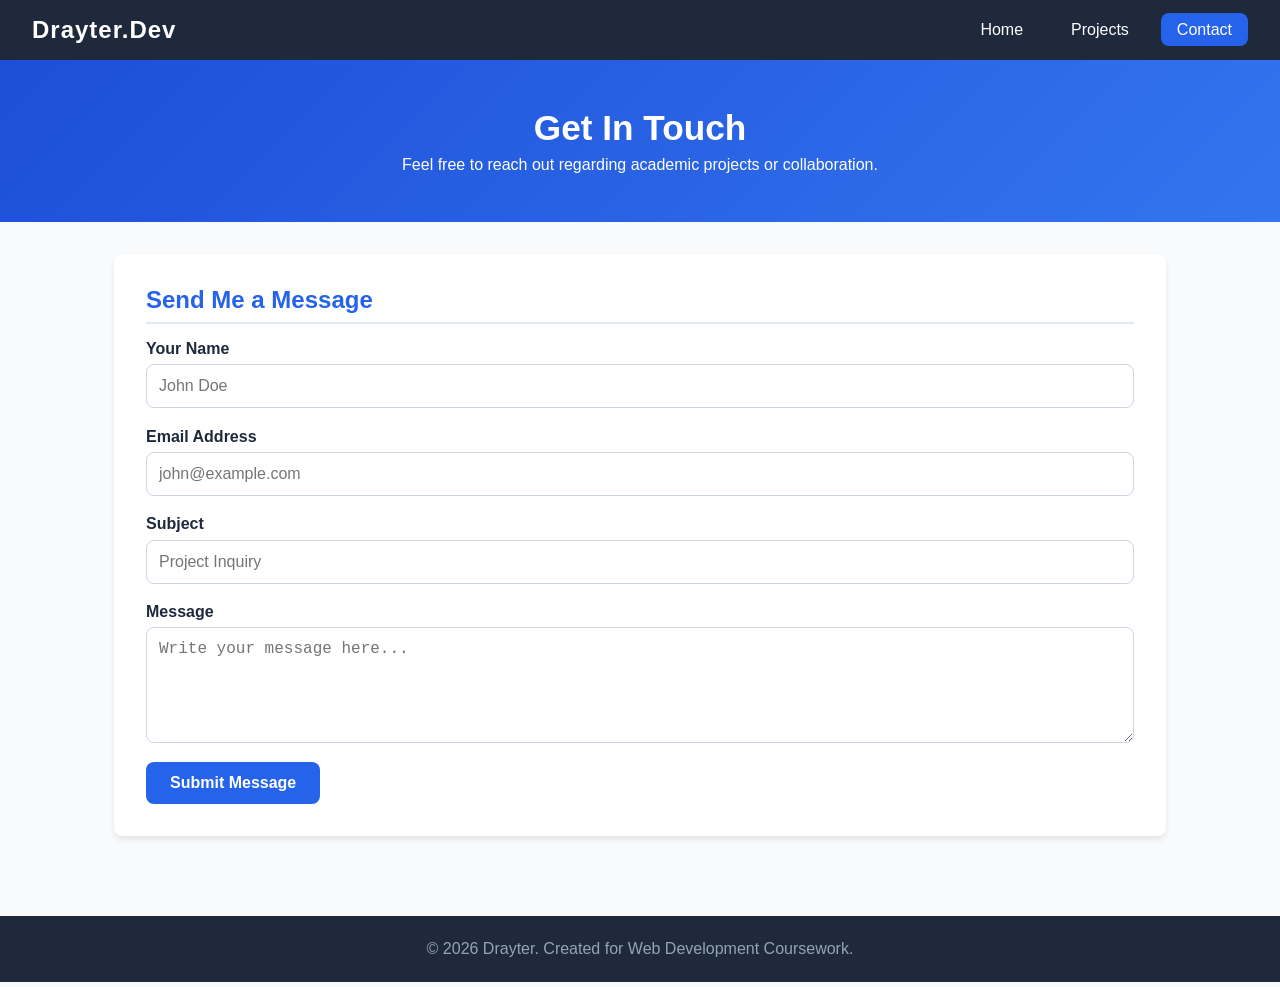
==== contact.html @ e03c30b9 "Create contact.html" ====
<!DOCTYPE html>
<html lang="en">
<head>
  <meta charset="UTF-8">
  <meta name="viewport" content="width=device-width, initial-scale=1.0">
  <title>Contact - Drayter Developer Portfolio</title>
  <link rel="stylesheet" href="styles.css">
</head>
<body>

  <header>
    <div class="logo">Drayter.Dev</div>
    <nav>
      <ul>
        <li><a href="index.html">Home</a></li>
        <li><a href="projects.html">Projects</a></li>
        <li><a href="contact.html" class="active">Contact</a></li>
      </ul>
    </nav>
  </header>

  <section class="hero">
    <h1>Get In Touch</h1>
    <p>Feel free to reach out regarding academic projects or collaboration.</p>
  </section>

  <main>
    <section class="content-section">
      <h2>Send Me a Message</h2>
      <form class="contact-form" action="#" method="get">
        
        <div class="form-group">
          <label for="name">Your Name</label>
          <input type="text" id="name" name="name" placeholder="John Doe" required>
        </div>

        <div class="form-group">
          <label for="email">Email Address</label>
          <input type="email" id="email" name="email" placeholder="john@example.com" required>
        </div>

        <div class="form-group">
          <label for="subject">Subject</label>
          <input type="text" id="subject" name="subject" placeholder="Project Inquiry" required>
        </div>

        <div class="form-group">
          <label for="message">Message</label>
          <textarea id="message" name="message" rows="5" placeholder="Write your message here..." required></textarea>
        </div>

        <button type="submit" class="btn-submit">Submit Message</button>
      </form>
    </section>
  </main>

  <footer>
    <p>&copy; 2026 Drayter. Created for Web Development Coursework.</p>
  </footer>

</body>
</html>
---- styles.css ----
/* ==========================================================================
   1. GLOBAL VARIABLES & RESET
   ========================================================================== */
:root {
  --primary-color: #2563eb;
  --primary-hover: #1d4ed8;
  --bg-color: #f8fafc;
  --card-bg: #ffffff;
  --text-color: #1e293b;
  --accent-color: #06b6d4;
  --border-radius: 8px;
  --transition: all 0.3s ease;
}

* {
  box-sizing: border-box;
  margin: 0;
  padding: 0;
}

html {
  scroll-behavior: smooth;
  font-family: 'Segoe UI', Tahoma, Geneva, Verdana, sans-serif;
  color: var(--text-color);
  background-color: var(--bg-color);
}

/*Custom Scrollbar Styling */
::-webkit-scrollbar {
  width: 10px;
}
::-webkit-scrollbar-track {
  background: #e2e8f0;
}
::-webkit-scrollbar-thumb {
  background: var(--primary-color);
  border-radius: 5px;
}

/* ==========================================================================
   2. HEADER & NAVIGATION
   ========================================================================== */
header {
  background-color: #1e293b;
  color: #ffffff;
  padding: 1rem 2rem;
  display: flex;
  flex-direction: column;
  align-items: center;
  gap: 1rem;
}

.logo {
  font-size: 1.5rem;
  font-weight: bold;
  letter-spacing: 1px;
}

nav ul {
  display: flex;
  list-style: none;
  gap: 1rem;
}

nav a {
  color: #ffffff;
  text-decoration: none;
  font-weight: 500;
  padding: 0.5rem 1rem;
  border-radius: var(--border-radius);
  transition: var(--transition);
}

/*Interactive Hover Effects & Active States */
nav a:hover,
nav a.active {
  background-color: var(--primary-color);
  color: #ffffff;
}

/* ==========================================================================
   3. HERO SECTION (Animated Gradient)
   ========================================================================== */
.hero {
  text-align: center;
  padding: 3rem 1rem;
  background: linear-gradient(-45deg, #2563eb, #06b6d4, #3b82f6, #1d4ed8);
  background-size: 400% 400%;
  animation: gradientBG 10s ease infinite;
  color: white;
  margin-bottom: 2rem;
}

@keyframes gradientBG {
  0% { background-position: 0% 50%; }
  50% { background-position: 100% 50%; }
  100% { background-position: 0% 50%; }
}

.hero h1 {
  font-size: 2.2rem;
  margin-bottom: 0.5rem;
}

/* ==========================================================================
   4. LAYOUT & CONTAINERS
   ========================================================================== */
main {
  max-width: 1100px;
  margin: 0 auto;
  padding: 0 1.5rem 3rem 1.5rem;
}

.content-section {
  background: var(--card-bg);
  padding: 2rem;
  border-radius: var(--border-radius);
  box-shadow: 0 4px 6px -1px rgba(0, 0, 0, 0.1);
  margin-bottom: 2rem;
}

.content-section h2 {
  margin-bottom: 1rem;
  color: var(--primary-color);
  border-bottom: 2px solid #e2e8f0;
  padding-bottom: 0.5rem;
}

.skills-list {
  display: flex;
  flex-wrap: wrap;
  gap: 0.5rem;
  list-style: none;
  margin-top: 1rem;
}

.skills-list li {
  background: #e0f2fe;
  color: #0369a1;
  padding: 0.4rem 0.8rem;
  border-radius: 20px;
  font-size: 0.9rem;
  font-weight: 600;
}

/* ==========================================================================
   5. PROJECTS GRID & CARDS
   ========================================================================== */
.projects-grid {
  display: flex;
  flex-direction: column;
  gap: 1.5rem;
}

.project-card {
  background: var(--card-bg);
  border: 1px solid #e2e8f0;
  border-radius: var(--border-radius);
  overflow: hidden;
  transition: var(--transition);
}

/*Hover Elevation Effects */
.project-card:hover {
  transform: translateY(-5px);
  box-shadow: 0 10px 15px -3px rgba(0, 0, 0, 0.1);
}

.project-card img {
  width: 100%;
  height: 200px;
  object-fit: cover;
  display: block;
}

.project-info {
  padding: 1.2rem;
}

.project-info h3 {
  margin-bottom: 0.5rem;
}

/* ==========================================================================
   6. CONTACT FORM (Styled Controls)
   ========================================================================== */
.contact-form {
  display: flex;
  flex-direction: column;
  gap: 1.2rem;
}

.form-group {
  display: flex;
  flex-direction: column;
  gap: 0.4rem;
}

.form-group label {
  font-weight: 600;
}

.form-group input,
.form-group textarea {
  padding: 0.75rem;
  border: 1px solid #cbd5e1;
  border-radius: var(--border-radius);
  font-size: 1rem;
  transition: var(--transition);
}

.form-group input:focus,
.form-group textarea:focus {
  outline: none;
  border-color: var(--primary-color);
  box-shadow: 0 0 0 3px rgba(37, 99, 235, 0.2);
}

.btn-submit {
  background-color: var(--primary-color);
  color: white;
  padding: 0.75rem 1.5rem;
  border: none;
  border-radius: var(--border-radius);
  font-size: 1rem;
  font-weight: bold;
  cursor: pointer;
  transition: var(--transition);
  align-self: flex-start;
}

.btn-submit:hover {
  background-color: var(--primary-hover);
}

/* ==========================================================================
   7. FOOTER
   ========================================================================== */
footer {
  background-color: #1e293b;
  color: #94a3b8;
  text-align: center;
  padding: 1.5rem;
  margin-top: auto;
}

/* ==========================================================================
   8. RESPONSIVE MEDIA QUERIES (3 Distinct Layouts)
   ========================================================================== */

/* View 1: Mobile (< 600px) - Stacked Layout (Default Styles above) */

/* View 2: Tablet (600px - 900px) - Dual Column Grid */
@media screen and (min-width: 600px) {
  header {
    flex-direction: row;
    justify-content: space-between;
  }

  .projects-grid {
    display: grid;
    grid-template-columns: repeat(2, 1fr);
  }
}

/* View 3: Desktop (> 900px) - Multi-Column Dashboard Layout */
@media screen and (min-width: 900px) {
  .about-container {
    display: grid;
    grid-template-columns: 2fr 1fr;
    gap: 2rem;
  }
}
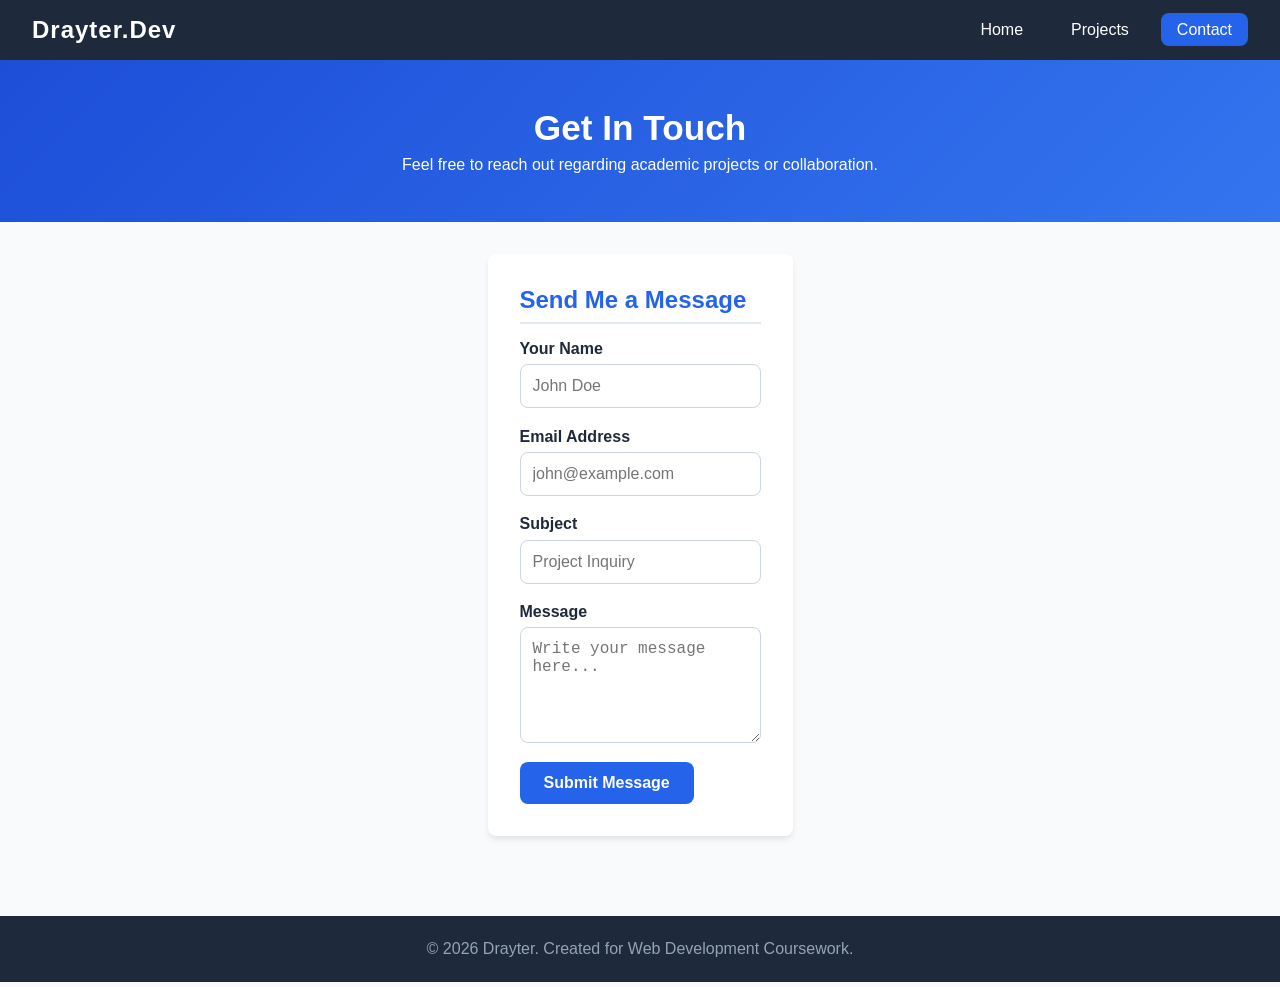
==== commit 9f2040a9: "Update contact.html" ====
--- a/contact.html
+++ b/contact.html
@@ -25,33 +25,35 @@
   </section>
 
   <main>
-    <section class="content-section">
-      <h2>Send Me a Message</h2>
-      <form class="contact-form" action="#" method="get">
-        
-        <div class="form-group">
-          <label for="name">Your Name</label>
-          <input type="text" id="name" name="name" placeholder="John Doe" required>
-        </div>
+    <div class="contact-page-container">
+      <section class="content-section">
+        <h2>Send Me a Message</h2>
+        <form class="contact-form" action="#" method="get">
+          
+          <div class="form-group">
+            <label for="name">Your Name</label>
+            <input type="text" id="name" name="name" placeholder="John Doe" required>
+          </div>
 
-        <div class="form-group">
-          <label for="email">Email Address</label>
-          <input type="email" id="email" name="email" placeholder="john@example.com" required>
-        </div>
+          <div class="form-group">
+            <label for="email">Email Address</label>
+            <input type="email" id="email" name="email" placeholder="john@example.com" required>
+          </div>
 
-        <div class="form-group">
-          <label for="subject">Subject</label>
-          <input type="text" id="subject" name="subject" placeholder="Project Inquiry" required>
-        </div>
+          <div class="form-group">
+            <label for="subject">Subject</label>
+            <input type="text" id="subject" name="subject" placeholder="Project Inquiry" required>
+          </div>
 
-        <div class="form-group">
-          <label for="message">Message</label>
-          <textarea id="message" name="message" rows="5" placeholder="Write your message here..." required></textarea>
-        </div>
+          <div class="form-group">
+            <label for="message">Message</label>
+            <textarea id="message" name="message" rows="5" placeholder="Write your message here..." required></textarea>
+          </div>
 
-        <button type="submit" class="btn-submit">Submit Message</button>
-      </form>
-    </section>
+          <button type="submit" class="btn-submit">Submit Message</button>
+        </form>
+      </section>
+    </div>
   </main>
 
   <footer>
--- a/styles.css
+++ b/styles.css
@@ -25,6 +25,12 @@
   background-color: var(--bg-color);
 }
 
+body {
+  min-height: 100vh;
+  display: flex;
+  flex-direction: column;
+}
+
 /*Custom Scrollbar Styling */
 ::-webkit-scrollbar {
   width: 10px;
@@ -184,6 +190,12 @@
 /* ==========================================================================
    6. CONTACT FORM (Styled Controls)
    ========================================================================== */
+/* Form container layout */
+.contact-page-container {
+  max-width: 650px;
+  margin: 0 auto;
+}
+
 .contact-form {
   display: flex;
   flex-direction: column;
@@ -202,6 +214,7 @@
 
 .form-group input,
 .form-group textarea {
+  width: 100%;
   padding: 0.75rem;
   border: 1px solid #cbd5e1;
   border-radius: var(--border-radius);
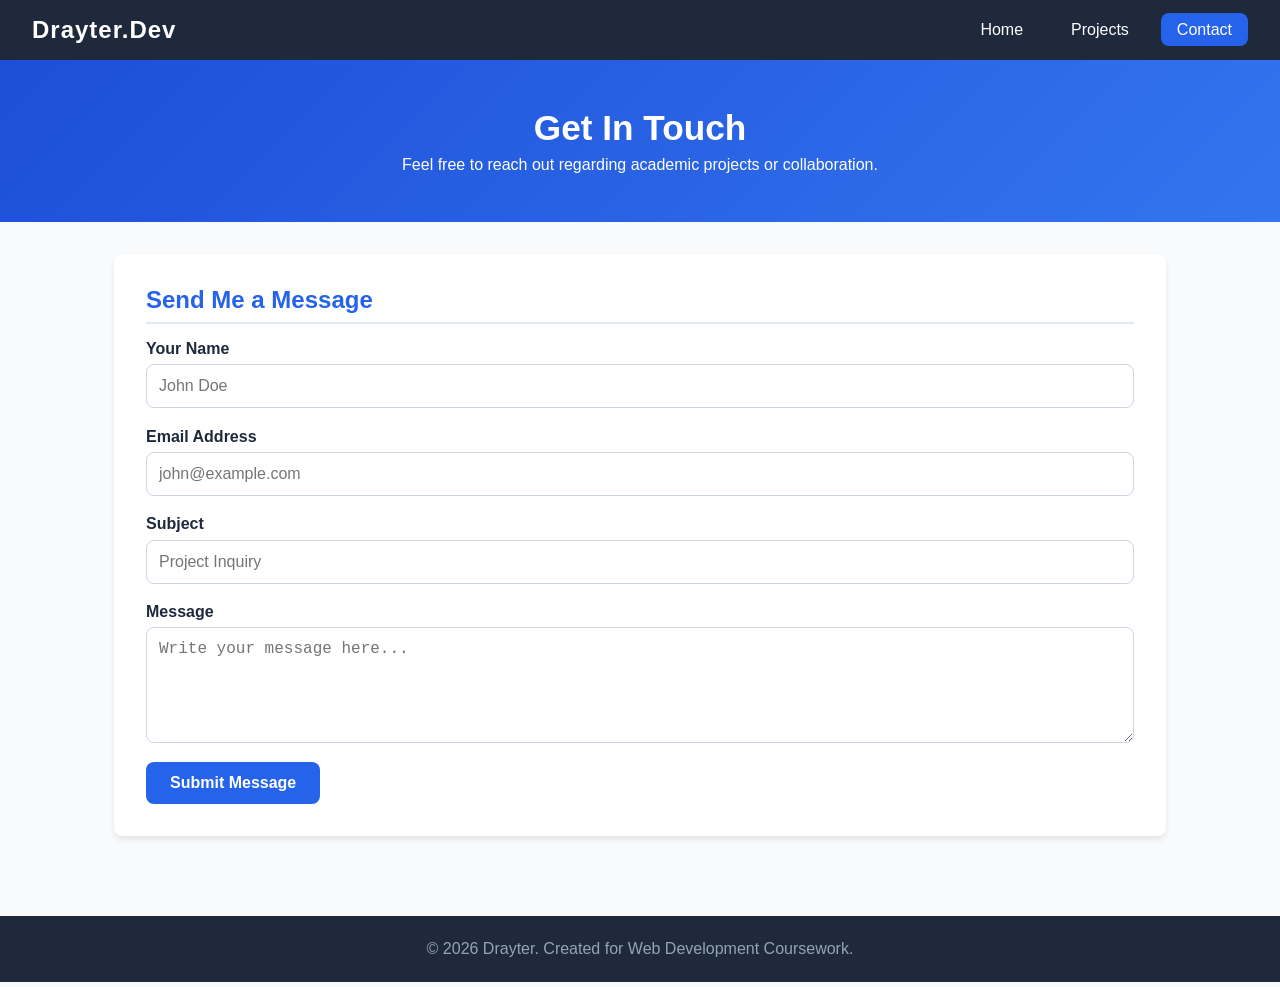
==== commit 709f184a: "Update contact.html" ====
--- a/contact.html
+++ b/contact.html
@@ -25,35 +25,33 @@
   </section>
 
   <main>
-    <div class="contact-page-container">
-      <section class="content-section">
-        <h2>Send Me a Message</h2>
-        <form class="contact-form" action="#" method="get">
-          
-          <div class="form-group">
-            <label for="name">Your Name</label>
-            <input type="text" id="name" name="name" placeholder="John Doe" required>
-          </div>
+    <section class="content-section">
+      <h2>Send Me a Message</h2>
+      <form class="contact-form" action="#" method="get">
+        
+        <div class="form-group">
+          <label for="name">Your Name</label>
+          <input type="text" id="name" name="name" placeholder="John Doe" required>
+        </div>
 
-          <div class="form-group">
-            <label for="email">Email Address</label>
-            <input type="email" id="email" name="email" placeholder="john@example.com" required>
-          </div>
+        <div class="form-group">
+          <label for="email">Email Address</label>
+          <input type="email" id="email" name="email" placeholder="john@example.com" required>
+        </div>
 
-          <div class="form-group">
-            <label for="subject">Subject</label>
-            <input type="text" id="subject" name="subject" placeholder="Project Inquiry" required>
-          </div>
+        <div class="form-group">
+          <label for="subject">Subject</label>
+          <input type="text" id="subject" name="subject" placeholder="Project Inquiry" required>
+        </div>
 
-          <div class="form-group">
-            <label for="message">Message</label>
-            <textarea id="message" name="message" rows="5" placeholder="Write your message here..." required></textarea>
-          </div>
+        <div class="form-group">
+          <label for="message">Message</label>
+          <textarea id="message" name="message" rows="5" placeholder="Write your message here..." required></textarea>
+        </div>
 
-          <button type="submit" class="btn-submit">Submit Message</button>
-        </form>
-      </section>
-    </div>
+        <button type="submit" class="btn-submit">Submit Message</button>
+      </form>
+    </section>
   </main>
 
   <footer>
--- a/styles.css
+++ b/styles.css
@@ -25,13 +25,7 @@
   background-color: var(--bg-color);
 }
 
-body {
-  min-height: 100vh;
-  display: flex;
-  flex-direction: column;
-}
-
-/*Custom Scrollbar Styling */
+/* Enhancement 1: Custom Scrollbar Styling */
 ::-webkit-scrollbar {
   width: 10px;
 }
@@ -77,7 +71,7 @@
   transition: var(--transition);
 }
 
-/*Interactive Hover Effects & Active States */
+/* Enhancement 2: Interactive Hover Effects & Active States */
 nav a:hover,
 nav a.active {
   background-color: var(--primary-color);
@@ -85,7 +79,7 @@
 }
 
 /* ==========================================================================
-   3. HERO SECTION (Animated Gradient)
+   3. HERO SECTION (Enhancement 3: Animated Gradient)
    ========================================================================== */
 .hero {
   text-align: center;
@@ -166,7 +160,7 @@
   transition: var(--transition);
 }
 
-/*Hover Elevation Effects */
+/* Enhancement 4: Hover Elevation Effects */
 .project-card:hover {
   transform: translateY(-5px);
   box-shadow: 0 10px 15px -3px rgba(0, 0, 0, 0.1);
@@ -190,12 +184,6 @@
 /* ==========================================================================
    6. CONTACT FORM (Styled Controls)
    ========================================================================== */
-/* Form container layout */
-.contact-page-container {
-  max-width: 650px;
-  margin: 0 auto;
-}
-
 .contact-form {
   display: flex;
   flex-direction: column;
@@ -214,7 +202,6 @@
 
 .form-group input,
 .form-group textarea {
-  width: 100%;
   padding: 0.75rem;
   border: 1px solid #cbd5e1;
   border-radius: var(--border-radius);
